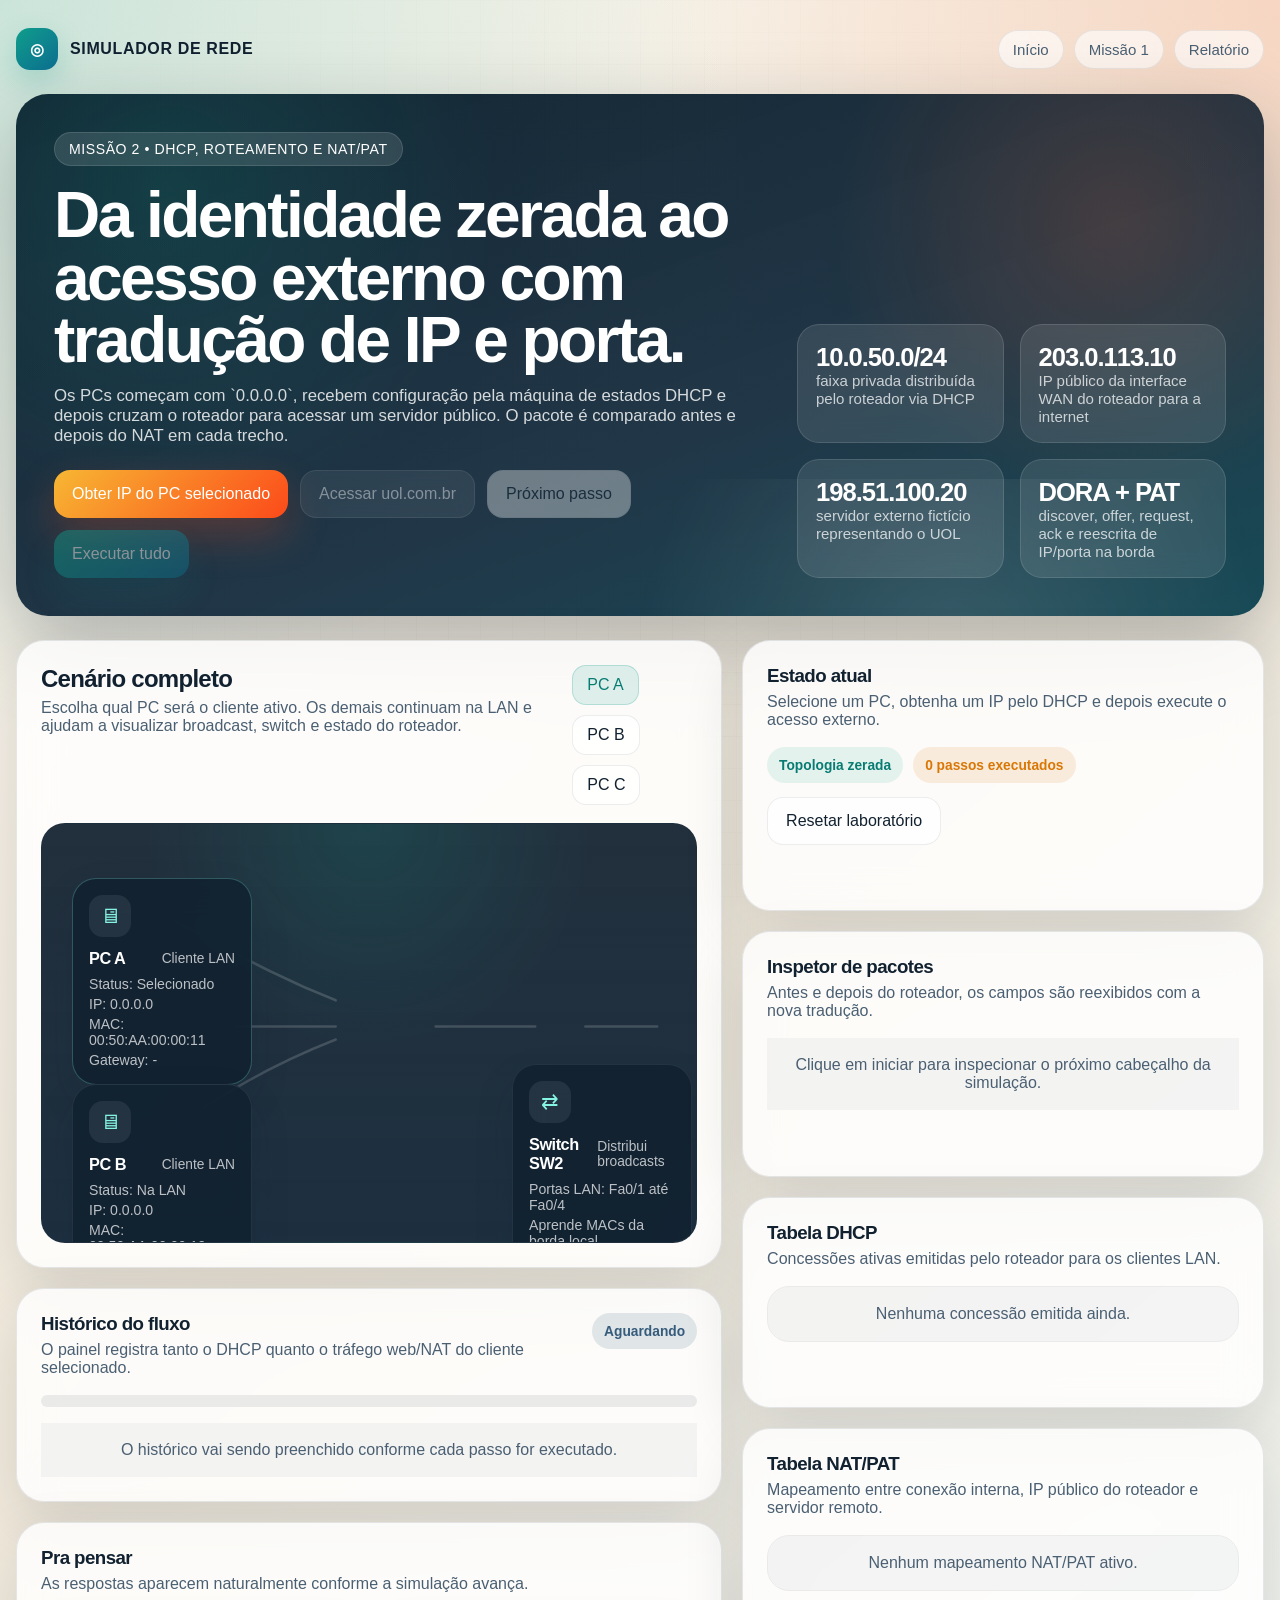
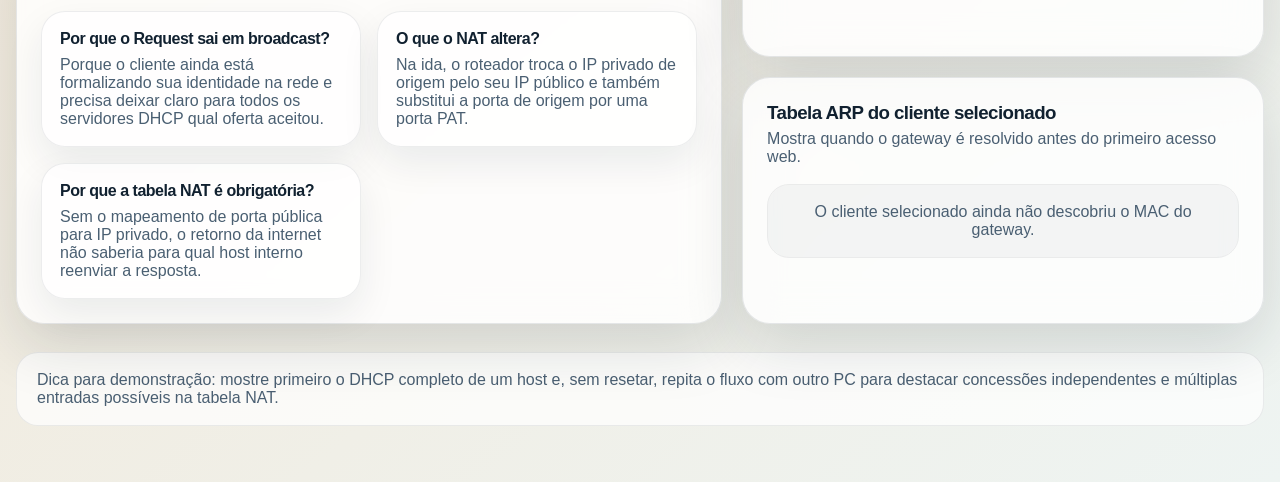
==== dhcp-nat.html @ 0f7c528e "feat: add interactive network simulators" ====
<!DOCTYPE html>
<html lang="pt-BR">
  <head>
    <meta charset="UTF-8" />
    <meta name="viewport" content="width=device-width, initial-scale=1.0" />
    <title>Missão 2 | Simulador de DHCP, Roteamento e NAT</title>
    <link rel="stylesheet" href="./assets/styles.css" />
  </head>
  <body>
    <div class="shell">
      <header class="topbar">
        <a class="brand" href="./index.html">
          <span class="brand-mark">◎</span>
          <span>Simulador de Rede</span>
        </a>
        <nav class="nav-links" aria-label="Navegação principal">
          <a class="nav-link" href="./index.html">Início</a>
          <a class="nav-link" href="./arp-switching.html">Missão 1</a>
          <a class="nav-link" href="./docs/relatorio-entrega.html">Relatório</a>
        </nav>
      </header>

      <section class="hero">
        <span class="eyebrow">Missão 2 • DHCP, roteamento e NAT/PAT</span>
        <div class="hero-grid">
          <div>
            <h1>Da identidade zerada ao acesso externo com tradução de IP e porta.</h1>
            <p>
              Os PCs começam com `0.0.0.0`, recebem configuração pela máquina de
              estados DHCP e depois cruzam o roteador para acessar um servidor
              público. O pacote é comparado antes e depois do NAT em cada trecho.
            </p>
            <div class="hero-actions">
              <button id="dhcp-start" class="button button-primary" type="button">Obter IP do PC selecionado</button>
              <button id="web-start" class="button button-secondary" type="button" disabled>
                Acessar uol.com.br
              </button>
              <button id="dhcp-next-step" class="button button-ghost" type="button" disabled>Próximo passo</button>
              <button id="dhcp-auto-run" class="button button-accent" type="button" disabled>Executar tudo</button>
            </div>
          </div>
          <div class="hero-metrics">
            <article class="metric">
              <strong>10.0.50.0/24</strong>
              <span>faixa privada distribuída pelo roteador via DHCP</span>
            </article>
            <article class="metric">
              <strong>203.0.113.10</strong>
              <span>IP público da interface WAN do roteador para a internet</span>
            </article>
            <article class="metric">
              <strong>198.51.100.20</strong>
              <span>servidor externo fictício representando o UOL</span>
            </article>
            <article class="metric">
              <strong>DORA + PAT</strong>
              <span>discover, offer, request, ack e reescrita de IP/porta na borda</span>
            </article>
          </div>
        </div>
      </section>

      <main class="main-grid">
        <section class="stack">
          <article class="panel">
            <div class="panel-header">
              <div>
                <h2>Cenário completo</h2>
                <p>
                  Escolha qual PC será o cliente ativo. Os demais continuam na LAN
                  e ajudam a visualizar broadcast, switch e estado do roteador.
                </p>
              </div>
              <div class="selector" id="client-selector" aria-label="Seleção do computador cliente">
                <button type="button" data-client="pc-a" class="is-selected">PC A</button>
                <button type="button" data-client="pc-b">PC B</button>
                <button type="button" data-client="pc-c">PC C</button>
              </div>
            </div>

            <div id="dhcp-stage" class="topology-stage stage-dark">
              <svg viewBox="0 0 1180 640" preserveAspectRatio="none" aria-hidden="true">
                <path class="link-line" d="M 170 120 C 300 170, 380 220, 530 270" />
                <path class="link-line" d="M 170 500 C 300 430, 380 380, 530 330" />
                <path class="link-line" d="M 350 310 C 420 310, 460 310, 530 310" />
                <path class="link-line" d="M 710 310 C 780 310, 820 310, 890 310" />
                <path class="link-line" d="M 980 310 C 1030 310, 1060 310, 1110 310" />
              </svg>

              <article id="node-lan-a" class="device" style="left: 30px; top: 54px;">
                <div class="device-icon">🖥</div>
                <div class="device-title">
                  <strong>PC A</strong>
                  <span>Cliente LAN</span>
                </div>
                <div id="meta-lan-a" class="device-meta"></div>
              </article>

              <article id="node-lan-b" class="device" style="left: 30px; top: 260px;">
                <div class="device-icon">🖥</div>
                <div class="device-title">
                  <strong>PC B</strong>
                  <span>Cliente LAN</span>
                </div>
                <div id="meta-lan-b" class="device-meta"></div>
              </article>

              <article id="node-lan-c" class="device" style="left: 30px; top: 468px;">
                <div class="device-icon">🖥</div>
                <div class="device-title">
                  <strong>PC C</strong>
                  <span>Cliente LAN</span>
                </div>
                <div id="meta-lan-c" class="device-meta"></div>
              </article>

              <article id="node-lan-switch" class="device" style="left: 470px; top: 240px;">
                <div class="device-icon">⇄</div>
                <div class="device-title">
                  <strong>Switch SW2</strong>
                  <span>Distribui broadcasts</span>
                </div>
                <div class="device-meta">
                  <div>Portas LAN: Fa0/1 até Fa0/4</div>
                  <div>Aprende MACs da borda local</div>
                </div>
              </article>

              <article id="node-router" class="device" style="left: 810px; top: 240px;">
                <div class="device-icon">⎈</div>
                <div class="device-title">
                  <strong>Roteador R1</strong>
                  <span>DHCP + Gateway + NAT</span>
                </div>
                <div class="device-meta">
                  <div>LAN: 10.0.50.1/24</div>
                  <div>WAN: 203.0.113.10</div>
                  <div>MAC LAN: 00:50:AA:00:00:01</div>
                </div>
              </article>

              <article id="node-cloud" class="device" style="left: 980px; top: 140px;">
                <div class="device-icon">☁</div>
                <div class="device-title">
                  <strong>Internet</strong>
                  <span>Nuvem pública</span>
                </div>
                <div class="device-meta">
                  <div>Trânsito WAN</div>
                  <div>Encaminha até o servidor remoto</div>
                </div>
              </article>

              <article id="node-server" class="device" style="left: 980px; top: 370px;">
                <div class="device-icon">🌐</div>
                <div class="device-title">
                  <strong>uol.com.br</strong>
                  <span>Servidor externo</span>
                </div>
                <div class="device-meta">
                  <div>IP: 198.51.100.20</div>
                  <div>Porta web: 443</div>
                </div>
              </article>

              <div id="packet-badge-dhcp" class="packet-badge" aria-live="polite"></div>
            </div>
          </article>

          <article class="panel">
            <div class="panel-header">
              <div>
                <h3>Histórico do fluxo</h3>
                <p>
                  O painel registra tanto o DHCP quanto o tráfego web/NAT do
                  cliente selecionado.
                </p>
              </div>
              <div class="protocol-pill logic" id="dhcp-current-protocol">Aguardando</div>
            </div>
            <div class="progress-shell" aria-hidden="true">
              <div id="dhcp-progress" class="progress-bar"></div>
            </div>
            <div id="dhcp-timeline" class="timeline" style="margin-top: 16px;"></div>
          </article>

          <article class="panel">
            <div class="panel-header">
              <div>
                <h3>Pra pensar</h3>
                <p>As respostas aparecem naturalmente conforme a simulação avança.</p>
              </div>
            </div>
            <div class="mini-grid">
              <div class="info-card">
                <h4>Por que o Request sai em broadcast?</h4>
                <p>
                  Porque o cliente ainda está formalizando sua identidade na rede e
                  precisa deixar claro para todos os servidores DHCP qual oferta aceitou.
                </p>
              </div>
              <div class="info-card">
                <h4>O que o NAT altera?</h4>
                <p>
                  Na ida, o roteador troca o IP privado de origem pelo seu IP
                  público e também substitui a porta de origem por uma porta PAT.
                </p>
              </div>
              <div class="info-card">
                <h4>Por que a tabela NAT é obrigatória?</h4>
                <p>
                  Sem o mapeamento de porta pública para IP privado, o retorno da
                  internet não saberia para qual host interno reenviar a resposta.
                </p>
              </div>
            </div>
          </article>
        </section>

        <aside class="stack">
          <article class="panel">
            <div class="panel-header">
              <div>
                <h3>Estado atual</h3>
                <p id="dhcp-status-text">
                  Selecione um PC, obtenha um IP pelo DHCP e depois execute o acesso externo.
                </p>
              </div>
            </div>
            <div class="control-stack">
              <div class="control-row">
                <span id="dhcp-status-pill" class="status-pill">Topologia zerada</span>
                <span id="dhcp-step-label" class="status-pill warning">0 passos executados</span>
              </div>
              <div class="control-row">
                <button id="reset-dhcp" class="button button-ghost" type="button">Resetar laboratório</button>
              </div>
            </div>
          </article>

          <article class="panel">
            <div class="panel-header">
              <div>
                <h3>Inspetor de pacotes</h3>
                <p>Antes e depois do roteador, os campos são reexibidos com a nova tradução.</p>
              </div>
            </div>
            <div id="dhcp-inspector" class="inspector"></div>
          </article>

          <article class="panel">
            <div class="panel-header">
              <div>
                <h3>Tabela DHCP</h3>
                <p>Concessões ativas emitidas pelo roteador para os clientes LAN.</p>
              </div>
            </div>
            <div id="table-dhcp-leases" class="table-shell"></div>
          </article>

          <article class="panel">
            <div class="panel-header">
              <div>
                <h3>Tabela NAT/PAT</h3>
                <p>Mapeamento entre conexão interna, IP público do roteador e servidor remoto.</p>
              </div>
            </div>
            <div id="table-nat" class="table-shell"></div>
          </article>

          <article class="panel">
            <div class="panel-header">
              <div>
                <h3>Tabela ARP do cliente selecionado</h3>
                <p>Mostra quando o gateway é resolvido antes do primeiro acesso web.</p>
              </div>
            </div>
            <div id="table-client-arp" class="table-shell"></div>
          </article>
        </aside>
      </main>

      <div class="footer-note">
        Dica para demonstração: mostre primeiro o DHCP completo de um host e,
        sem resetar, repita o fluxo com outro PC para destacar concessões
        independentes e múltiplas entradas possíveis na tabela NAT.
      </div>
    </div>

    <script src="./assets/shared.js" defer></script>
    <script src="./assets/dhcp.js" defer></script>
  </body>
</html>
---- assets/styles.css ----
:root {
  --bg: #f4efe5;
  --bg-soft: rgba(255, 255, 255, 0.76);
  --card: rgba(255, 255, 255, 0.82);
  --card-strong: rgba(13, 28, 40, 0.92);
  --text: #112130;
  --text-soft: #4a5f72;
  --border: rgba(17, 33, 48, 0.1);
  --line: rgba(17, 33, 48, 0.18);
  --shadow: 0 22px 60px rgba(18, 33, 50, 0.14);
  --accent: #0f9d8b;
  --accent-strong: #087c73;
  --accent-soft: rgba(15, 157, 139, 0.14);
  --arp: #0f9d8b;
  --icmp: #ff6b35;
  --dhcp: #f4a11e;
  --http: #d1495b;
  --logic: #365c7c;
  --success: #229972;
  --warning: #d97706;
  --danger: #d1495b;
}

* {
  box-sizing: border-box;
}

html {
  scroll-behavior: smooth;
}

body {
  margin: 0;
  min-height: 100vh;
  font-family: "Avenir Next", "Segoe UI Variable", "Trebuchet MS", sans-serif;
  color: var(--text);
  background:
    radial-gradient(circle at top left, rgba(15, 157, 139, 0.2), transparent 30%),
    radial-gradient(circle at top right, rgba(255, 107, 53, 0.18), transparent 26%),
    linear-gradient(140deg, #faf6ee 0%, #f2eadc 48%, #eef4f2 100%);
}

body::before {
  content: "";
  position: fixed;
  inset: 0;
  pointer-events: none;
  background-image:
    linear-gradient(rgba(17, 33, 48, 0.03) 1px, transparent 1px),
    linear-gradient(90deg, rgba(17, 33, 48, 0.03) 1px, transparent 1px);
  background-size: 32px 32px;
  mask-image: radial-gradient(circle at center, rgba(0, 0, 0, 0.8), transparent 86%);
}

a {
  color: inherit;
  text-decoration: none;
}

button {
  font: inherit;
}

.shell {
  width: min(1280px, calc(100vw - 32px));
  margin: 0 auto;
  padding: 28px 0 56px;
}

.topbar {
  display: flex;
  align-items: center;
  justify-content: space-between;
  gap: 16px;
  margin-bottom: 24px;
}

.brand {
  display: inline-flex;
  align-items: center;
  gap: 12px;
  font-weight: 800;
  letter-spacing: 0.04em;
  text-transform: uppercase;
  color: var(--text);
}

.brand-mark {
  width: 42px;
  height: 42px;
  display: grid;
  place-items: center;
  border-radius: 14px;
  color: white;
  background: linear-gradient(135deg, var(--accent) 0%, #0d6f92 100%);
  box-shadow: 0 12px 30px rgba(15, 157, 139, 0.24);
}

.nav-links {
  display: inline-flex;
  gap: 10px;
  flex-wrap: wrap;
}

.chip,
.nav-link {
  display: inline-flex;
  align-items: center;
  gap: 8px;
  padding: 10px 14px;
  border-radius: 999px;
  background: rgba(255, 255, 255, 0.62);
  border: 1px solid rgba(17, 33, 48, 0.08);
  backdrop-filter: blur(18px);
  color: var(--text-soft);
  font-size: 0.94rem;
}

.hero {
  position: relative;
  overflow: hidden;
  padding: 38px;
  border-radius: 32px;
  background:
    radial-gradient(circle at 12% 18%, rgba(15, 157, 139, 0.18), transparent 28%),
    radial-gradient(circle at 88% 24%, rgba(255, 107, 53, 0.16), transparent 24%),
    linear-gradient(160deg, rgba(10, 28, 42, 0.96) 0%, rgba(19, 43, 61, 0.94) 60%, rgba(9, 64, 78, 0.94) 100%);
  color: white;
  box-shadow: 0 30px 80px rgba(13, 28, 40, 0.28);
}

.hero::after {
  content: "";
  position: absolute;
  inset: auto -10% -35% 40%;
  height: 320px;
  background: radial-gradient(circle, rgba(255, 255, 255, 0.12) 0%, transparent 68%);
}

.eyebrow {
  display: inline-flex;
  align-items: center;
  gap: 10px;
  margin-bottom: 18px;
  padding: 8px 14px;
  border-radius: 999px;
  background: rgba(255, 255, 255, 0.12);
  border: 1px solid rgba(255, 255, 255, 0.12);
  font-size: 0.88rem;
  letter-spacing: 0.04em;
  text-transform: uppercase;
}

.hero-grid {
  display: grid;
  grid-template-columns: minmax(0, 1.25fr) minmax(320px, 0.75fr);
  gap: 28px;
  align-items: end;
}

.hero h1 {
  margin: 0 0 14px;
  font-size: clamp(2.4rem, 5vw, 4.4rem);
  line-height: 0.98;
  letter-spacing: -0.04em;
}

.hero p {
  margin: 0;
  max-width: 760px;
  color: rgba(255, 255, 255, 0.82);
  font-size: 1.05rem;
}

.hero-actions {
  display: flex;
  gap: 12px;
  flex-wrap: wrap;
  margin-top: 24px;
}

.button {
  display: inline-flex;
  align-items: center;
  justify-content: center;
  gap: 10px;
  min-height: 48px;
  padding: 0 18px;
  border: 0;
  border-radius: 16px;
  cursor: pointer;
  transition: transform 0.2s ease, box-shadow 0.2s ease, opacity 0.2s ease;
}

.button:hover:not(:disabled) {
  transform: translateY(-1px);
}

.button:disabled {
  cursor: not-allowed;
  opacity: 0.46;
}

.button-primary {
  background: linear-gradient(135deg, #f7b733 0%, #fc4a1a 100%);
  color: white;
  box-shadow: 0 18px 40px rgba(252, 74, 26, 0.25);
}

.button-secondary {
  background: rgba(255, 255, 255, 0.16);
  color: white;
  border: 1px solid rgba(255, 255, 255, 0.18);
  backdrop-filter: blur(10px);
}

.button-ghost {
  background: rgba(255, 255, 255, 0.76);
  color: var(--text);
  border: 1px solid rgba(17, 33, 48, 0.08);
}

.button-accent {
  background: linear-gradient(135deg, var(--accent) 0%, #0e7292 100%);
  color: white;
  box-shadow: 0 18px 40px rgba(15, 157, 139, 0.22);
}

.hero-metrics,
.metric-grid,
.panel-grid,
.info-grid,
.footer-grid {
  display: grid;
  gap: 16px;
}

.hero-metrics {
  grid-template-columns: repeat(2, minmax(0, 1fr));
}

.metric,
.stat-card {
  padding: 18px 18px 16px;
  border-radius: 22px;
  background: rgba(255, 255, 255, 0.1);
  border: 1px solid rgba(255, 255, 255, 0.12);
  backdrop-filter: blur(12px);
}

.metric strong,
.stat-card strong {
  display: block;
  font-size: 1.6rem;
  letter-spacing: -0.04em;
}

.metric span,
.stat-card span {
  color: rgba(255, 255, 255, 0.74);
  font-size: 0.94rem;
}

.main-grid {
  display: grid;
  grid-template-columns: minmax(0, 1.15fr) minmax(320px, 0.85fr);
  gap: 20px;
  margin-top: 24px;
}

.stack {
  display: grid;
  gap: 20px;
}

.panel {
  padding: 24px;
  border-radius: 28px;
  background: var(--card);
  border: 1px solid var(--border);
  box-shadow: var(--shadow);
  backdrop-filter: blur(18px);
}

.panel-dark {
  background: var(--card-strong);
  color: white;
}

.panel-header {
  display: flex;
  justify-content: space-between;
  gap: 16px;
  align-items: flex-start;
  margin-bottom: 18px;
}

.panel-header h2,
.panel-header h3,
.panel-header h4 {
  margin: 0;
  letter-spacing: -0.03em;
}

.panel-header p {
  margin: 6px 0 0;
  color: var(--text-soft);
}

.panel-dark .panel-header p,
.panel-dark .subtle {
  color: rgba(255, 255, 255, 0.74);
}

.topology-stage {
  position: relative;
  min-height: 420px;
  margin-top: 18px;
  padding: 18px;
  border-radius: 24px;
  background:
    radial-gradient(circle at top, rgba(15, 157, 139, 0.1), transparent 40%),
    linear-gradient(180deg, rgba(255, 255, 255, 0.86) 0%, rgba(245, 248, 250, 0.96) 100%);
  border: 1px solid rgba(17, 33, 48, 0.06);
  overflow: hidden;
}

.topology-stage.stage-dark {
  background:
    radial-gradient(circle at top, rgba(15, 157, 139, 0.18), transparent 42%),
    linear-gradient(180deg, rgba(15, 30, 44, 0.92) 0%, rgba(20, 39, 56, 0.96) 100%);
}

.topology-stage svg {
  position: absolute;
  inset: 0;
  width: 100%;
  height: 100%;
  pointer-events: none;
}

.link-line {
  fill: none;
  stroke: rgba(17, 33, 48, 0.18);
  stroke-width: 4;
  stroke-linecap: round;
}

.stage-dark .link-line {
  stroke: rgba(255, 255, 255, 0.16);
}

.device {
  position: absolute;
  width: 180px;
  min-height: 124px;
  padding: 16px;
  border-radius: 24px;
  background: rgba(255, 255, 255, 0.88);
  border: 1px solid rgba(17, 33, 48, 0.08);
  box-shadow: 0 18px 40px rgba(18, 33, 50, 0.12);
  backdrop-filter: blur(16px);
  transition: transform 0.25s ease, box-shadow 0.25s ease, border-color 0.25s ease;
}

.stage-dark .device {
  background: rgba(17, 33, 48, 0.86);
  border-color: rgba(255, 255, 255, 0.08);
  color: white;
}

.device.is-active {
  transform: translateY(-4px) scale(1.01);
  border-color: rgba(15, 157, 139, 0.36);
  box-shadow: 0 24px 50px rgba(15, 157, 139, 0.2);
}

.device.is-arp {
  box-shadow: 0 24px 50px rgba(15, 157, 139, 0.22);
}

.device.is-icmp {
  box-shadow: 0 24px 50px rgba(255, 107, 53, 0.24);
}

.device.is-dhcp {
  box-shadow: 0 24px 50px rgba(244, 161, 30, 0.24);
}

.device.is-http {
  box-shadow: 0 24px 50px rgba(209, 73, 91, 0.24);
}

.device-icon {
  width: 42px;
  height: 42px;
  display: grid;
  place-items: center;
  border-radius: 14px;
  margin-bottom: 12px;
  background: rgba(15, 157, 139, 0.1);
  color: var(--accent);
  font-size: 1.3rem;
}

.stage-dark .device-icon {
  background: rgba(255, 255, 255, 0.08);
  color: #84f5e3;
}

.device-title {
  display: flex;
  align-items: center;
  justify-content: space-between;
  gap: 12px;
  margin-bottom: 8px;
}

.device-title strong {
  display: block;
  font-size: 1.02rem;
  letter-spacing: -0.03em;
}

.device-title span {
  font-size: 0.86rem;
  color: var(--text-soft);
}

.stage-dark .device-title span,
.stage-dark .device-meta {
  color: rgba(255, 255, 255, 0.72);
}

.device-meta {
  display: grid;
  gap: 4px;
  font-size: 0.88rem;
  color: var(--text-soft);
}

.device-chip {
  display: inline-flex;
  padding: 7px 10px;
  border-radius: 999px;
  background: rgba(15, 157, 139, 0.1);
  color: var(--accent-strong);
  font-size: 0.78rem;
  font-weight: 700;
}

.stage-dark .device-chip {
  background: rgba(255, 255, 255, 0.12);
  color: white;
}

.packet-badge {
  position: absolute;
  top: 0;
  left: 0;
  z-index: 8;
  display: inline-flex;
  align-items: center;
  gap: 8px;
  padding: 10px 14px;
  border-radius: 999px;
  color: white;
  opacity: 0;
  pointer-events: none;
  box-shadow: 0 14px 34px rgba(17, 33, 48, 0.18);
  transform: translate(-50%, -50%);
}

.packet-badge.is-visible {
  opacity: 1;
}

.packet-arp {
  background: linear-gradient(135deg, #0f9d8b 0%, #0d6f92 100%);
}

.packet-icmp {
  background: linear-gradient(135deg, #ff6b35 0%, #ff8c42 100%);
}

.packet-dhcp {
  background: linear-gradient(135deg, #f4a11e 0%, #df7b00 100%);
}

.packet-http {
  background: linear-gradient(135deg, #d1495b 0%, #b93148 100%);
}

.packet-logic {
  background: linear-gradient(135deg, #365c7c 0%, #25445e 100%);
}

.control-stack,
.inspector-stack,
.table-stack {
  display: grid;
  gap: 14px;
}

.control-row,
.tag-row,
.answer-row {
  display: flex;
  gap: 10px;
  flex-wrap: wrap;
}

.status-pill,
.protocol-pill {
  display: inline-flex;
  align-items: center;
  gap: 8px;
  min-height: 36px;
  padding: 8px 12px;
  border-radius: 999px;
  font-size: 0.86rem;
  font-weight: 700;
}

.status-pill {
  background: rgba(15, 157, 139, 0.1);
  color: var(--accent-strong);
}

.status-pill.warning {
  background: rgba(217, 119, 6, 0.12);
  color: var(--warning);
}

.status-pill.danger {
  background: rgba(209, 73, 91, 0.12);
  color: var(--danger);
}

.status-pill.success {
  background: rgba(34, 153, 114, 0.12);
  color: var(--success);
}

.protocol-pill {
  background: rgba(17, 33, 48, 0.08);
  color: var(--text);
}

.protocol-pill.arp {
  background: rgba(15, 157, 139, 0.12);
  color: var(--arp);
}

.protocol-pill.icmp {
  background: rgba(255, 107, 53, 0.14);
  color: var(--icmp);
}

.protocol-pill.dhcp {
  background: rgba(244, 161, 30, 0.18);
  color: var(--dhcp);
}

.protocol-pill.http {
  background: rgba(209, 73, 91, 0.16);
  color: var(--http);
}

.protocol-pill.logic {
  background: rgba(54, 92, 124, 0.14);
  color: var(--logic);
}

.subtle {
  color: var(--text-soft);
}

.progress-shell {
  height: 12px;
  overflow: hidden;
  border-radius: 999px;
  background: rgba(17, 33, 48, 0.08);
}

.progress-bar {
  height: 100%;
  width: 0;
  border-radius: inherit;
  background: linear-gradient(90deg, var(--accent) 0%, #ff8c42 100%);
  transition: width 0.32s ease;
}

.inspector {
  display: grid;
  gap: 12px;
}

.inspector-section {
  padding: 14px;
  border-radius: 20px;
  background: rgba(17, 33, 48, 0.05);
}

.inspector-section strong {
  display: block;
  margin-bottom: 10px;
  letter-spacing: -0.02em;
}

.pair-grid {
  display: grid;
  grid-template-columns: repeat(auto-fit, minmax(180px, 1fr));
  gap: 10px;
}

.pair {
  padding: 10px 12px;
  border-radius: 16px;
  background: rgba(255, 255, 255, 0.7);
  border: 1px solid rgba(17, 33, 48, 0.08);
}

.pair span {
  display: block;
  margin-bottom: 6px;
  color: var(--text-soft);
  font-size: 0.8rem;
  text-transform: uppercase;
  letter-spacing: 0.05em;
}

.pair strong {
  margin: 0;
  font-size: 0.92rem;
  line-height: 1.35;
  word-break: break-word;
}

.table-shell {
  overflow: hidden;
  border-radius: 22px;
  border: 1px solid rgba(17, 33, 48, 0.08);
}

.table-shell table {
  width: 100%;
  border-collapse: collapse;
  background: rgba(255, 255, 255, 0.72);
}

.table-shell th,
.table-shell td {
  padding: 12px 14px;
  text-align: left;
  border-bottom: 1px solid rgba(17, 33, 48, 0.08);
  font-size: 0.92rem;
}

.table-shell th {
  background: rgba(17, 33, 48, 0.06);
  color: var(--text-soft);
  font-size: 0.8rem;
  text-transform: uppercase;
  letter-spacing: 0.08em;
}

.table-shell tr:last-child td {
  border-bottom: 0;
}

.empty-state {
  padding: 18px;
  text-align: center;
  color: var(--text-soft);
  background: rgba(17, 33, 48, 0.04);
}

.timeline {
  display: grid;
  gap: 12px;
}

.timeline-item {
  display: grid;
  grid-template-columns: 20px minmax(0, 1fr);
  gap: 12px;
  align-items: start;
}

.timeline-dot {
  width: 14px;
  height: 14px;
  margin-top: 6px;
  border-radius: 50%;
  background: var(--logic);
  box-shadow: 0 0 0 5px rgba(54, 92, 124, 0.12);
}

.timeline-dot.arp {
  background: var(--arp);
  box-shadow: 0 0 0 5px rgba(15, 157, 139, 0.14);
}

.timeline-dot.icmp {
  background: var(--icmp);
  box-shadow: 0 0 0 5px rgba(255, 107, 53, 0.14);
}

.timeline-dot.dhcp {
  background: var(--dhcp);
  box-shadow: 0 0 0 5px rgba(244, 161, 30, 0.16);
}

.timeline-dot.http {
  background: var(--http);
  box-shadow: 0 0 0 5px rgba(209, 73, 91, 0.16);
}

.timeline-item strong {
  display: block;
  margin-bottom: 4px;
}

.timeline-item p {
  margin: 0;
  color: var(--text-soft);
}

.mini-grid {
  display: grid;
  grid-template-columns: repeat(auto-fit, minmax(220px, 1fr));
  gap: 16px;
}

.info-card {
  padding: 18px;
  border-radius: 24px;
  background: rgba(255, 255, 255, 0.72);
  border: 1px solid rgba(17, 33, 48, 0.08);
  box-shadow: 0 16px 38px rgba(18, 33, 50, 0.08);
}

.info-card h3,
.info-card h4 {
  margin: 0 0 8px;
  letter-spacing: -0.03em;
}

.info-card p {
  margin: 0;
  color: var(--text-soft);
}

.selector {
  display: inline-flex;
  flex-wrap: wrap;
  gap: 10px;
}

.selector button {
  padding: 10px 14px;
  border-radius: 14px;
  border: 1px solid rgba(17, 33, 48, 0.08);
  background: rgba(255, 255, 255, 0.76);
  color: var(--text);
  cursor: pointer;
}

.selector button.is-selected {
  background: rgba(15, 157, 139, 0.12);
  border-color: rgba(15, 157, 139, 0.22);
  color: var(--accent-strong);
}

.footer-note {
  margin-top: 28px;
  padding: 18px 20px;
  border-radius: 22px;
  background: rgba(255, 255, 255, 0.72);
  border: 1px solid rgba(17, 33, 48, 0.08);
  color: var(--text-soft);
}

.landing-grid {
  display: grid;
  grid-template-columns: repeat(auto-fit, minmax(260px, 1fr));
  gap: 18px;
  margin-top: 28px;
}

.feature-card {
  padding: 22px;
  border-radius: 26px;
  background: var(--card);
  border: 1px solid var(--border);
  box-shadow: var(--shadow);
}

.feature-card h3 {
  margin: 16px 0 8px;
  font-size: 1.28rem;
  letter-spacing: -0.03em;
}

.feature-card p {
  margin: 0;
  color: var(--text-soft);
}

.feature-icon {
  width: 54px;
  height: 54px;
  display: grid;
  place-items: center;
  border-radius: 18px;
  background: rgba(15, 157, 139, 0.12);
  color: var(--accent);
  font-size: 1.4rem;
}

.report-link {
  display: inline-flex;
  align-items: center;
  gap: 10px;
  margin-top: 18px;
  color: var(--accent-strong);
  font-weight: 700;
}

.sr-only {
  position: absolute;
  width: 1px;
  height: 1px;
  padding: 0;
  margin: -1px;
  overflow: hidden;
  clip: rect(0, 0, 0, 0);
  white-space: nowrap;
  border: 0;
}

@media (max-width: 1100px) {
  .main-grid,
  .hero-grid {
    grid-template-columns: 1fr;
  }

  .hero-metrics {
    grid-template-columns: repeat(auto-fit, minmax(180px, 1fr));
  }
}

@media (max-width: 760px) {
  .shell {
    width: min(100vw - 20px, 1280px);
    padding-top: 18px;
  }

  .topbar {
    flex-direction: column;
    align-items: stretch;
  }

  .hero,
  .panel {
    padding: 20px;
    border-radius: 24px;
  }

  .topology-stage {
    min-height: 560px;
  }

  .device {
    width: 150px;
    min-height: 116px;
    padding: 14px;
  }
}
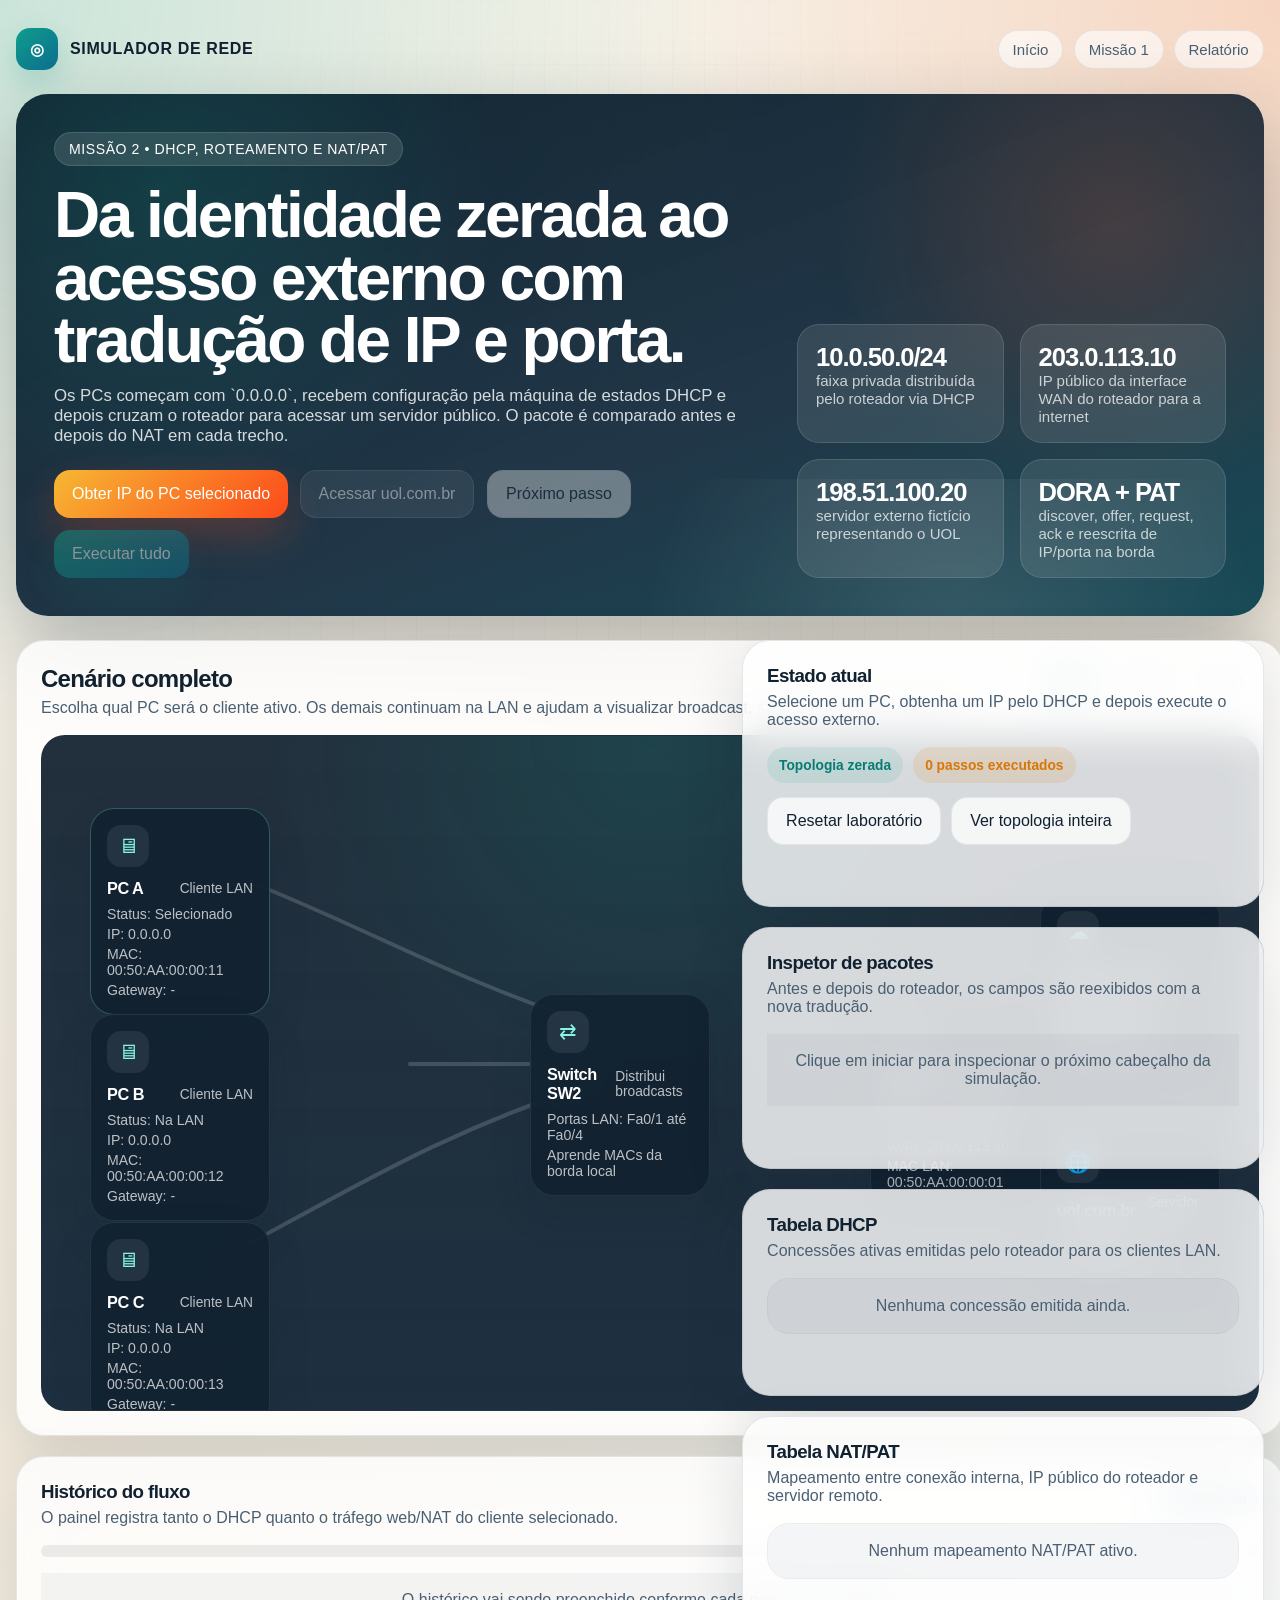
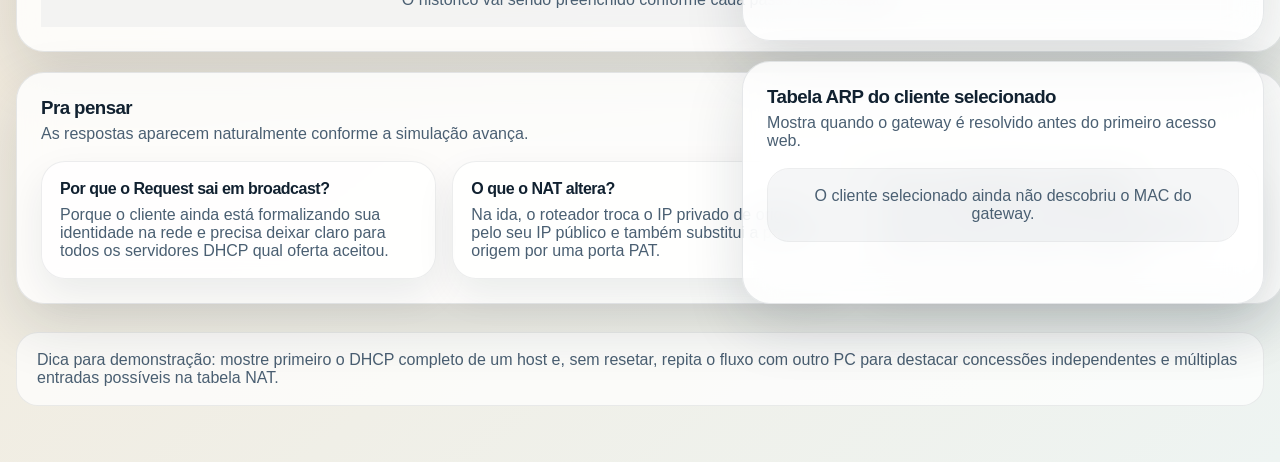
==== commit 5c815062: "fix: improve topology visibility in smaller viewports" ====
--- a/dhcp-nat.html
+++ b/dhcp-nat.html
@@ -78,91 +78,97 @@
               </div>
             </div>
 
-            <div id="dhcp-stage" class="topology-stage stage-dark">
-              <svg viewBox="0 0 1180 640" preserveAspectRatio="none" aria-hidden="true">
-                <path class="link-line" d="M 170 120 C 300 170, 380 220, 530 270" />
-                <path class="link-line" d="M 170 500 C 300 430, 380 380, 530 330" />
-                <path class="link-line" d="M 350 310 C 420 310, 460 310, 530 310" />
-                <path class="link-line" d="M 710 310 C 780 310, 820 310, 890 310" />
-                <path class="link-line" d="M 980 310 C 1030 310, 1060 310, 1110 310" />
-              </svg>
-
-              <article id="node-lan-a" class="device" style="left: 30px; top: 54px;">
-                <div class="device-icon">🖥</div>
-                <div class="device-title">
-                  <strong>PC A</strong>
-                  <span>Cliente LAN</span>
-                </div>
-                <div id="meta-lan-a" class="device-meta"></div>
-              </article>
-
-              <article id="node-lan-b" class="device" style="left: 30px; top: 260px;">
-                <div class="device-icon">🖥</div>
-                <div class="device-title">
-                  <strong>PC B</strong>
-                  <span>Cliente LAN</span>
-                </div>
-                <div id="meta-lan-b" class="device-meta"></div>
-              </article>
-
-              <article id="node-lan-c" class="device" style="left: 30px; top: 468px;">
-                <div class="device-icon">🖥</div>
-                <div class="device-title">
-                  <strong>PC C</strong>
-                  <span>Cliente LAN</span>
-                </div>
-                <div id="meta-lan-c" class="device-meta"></div>
-              </article>
-
-              <article id="node-lan-switch" class="device" style="left: 470px; top: 240px;">
-                <div class="device-icon">⇄</div>
-                <div class="device-title">
-                  <strong>Switch SW2</strong>
-                  <span>Distribui broadcasts</span>
-                </div>
-                <div class="device-meta">
-                  <div>Portas LAN: Fa0/1 até Fa0/4</div>
-                  <div>Aprende MACs da borda local</div>
-                </div>
-              </article>
-
-              <article id="node-router" class="device" style="left: 810px; top: 240px;">
-                <div class="device-icon">⎈</div>
-                <div class="device-title">
-                  <strong>Roteador R1</strong>
-                  <span>DHCP + Gateway + NAT</span>
-                </div>
-                <div class="device-meta">
-                  <div>LAN: 10.0.50.1/24</div>
-                  <div>WAN: 203.0.113.10</div>
-                  <div>MAC LAN: 00:50:AA:00:00:01</div>
-                </div>
-              </article>
-
-              <article id="node-cloud" class="device" style="left: 980px; top: 140px;">
-                <div class="device-icon">☁</div>
-                <div class="device-title">
-                  <strong>Internet</strong>
-                  <span>Nuvem pública</span>
-                </div>
-                <div class="device-meta">
-                  <div>Trânsito WAN</div>
-                  <div>Encaminha até o servidor remoto</div>
-                </div>
-              </article>
-
-              <article id="node-server" class="device" style="left: 980px; top: 370px;">
-                <div class="device-icon">🌐</div>
-                <div class="device-title">
-                  <strong>uol.com.br</strong>
-                  <span>Servidor externo</span>
-                </div>
-                <div class="device-meta">
-                  <div>IP: 198.51.100.20</div>
-                  <div>Porta web: 443</div>
-                </div>
-              </article>
-
+            <div
+              id="dhcp-stage"
+              class="topology-stage topology-stage--scaled stage-dark"
+              data-scene-width="1180"
+              data-scene-height="640"
+            >
+              <div class="topology-scene">
+                <svg viewBox="0 0 1180 640" preserveAspectRatio="none" aria-hidden="true">
+                  <path class="link-line" d="M 170 120 C 300 170, 380 220, 530 270" />
+                  <path class="link-line" d="M 170 500 C 300 430, 380 380, 530 330" />
+                  <path class="link-line" d="M 350 310 C 420 310, 460 310, 530 310" />
+                  <path class="link-line" d="M 710 310 C 780 310, 820 310, 890 310" />
+                  <path class="link-line" d="M 980 310 C 1030 310, 1060 310, 1110 310" />
+                </svg>
+
+                <article id="node-lan-a" class="device" style="left: 30px; top: 54px;">
+                  <div class="device-icon">🖥</div>
+                  <div class="device-title">
+                    <strong>PC A</strong>
+                    <span>Cliente LAN</span>
+                  </div>
+                  <div id="meta-lan-a" class="device-meta"></div>
+                </article>
+
+                <article id="node-lan-b" class="device" style="left: 30px; top: 260px;">
+                  <div class="device-icon">🖥</div>
+                  <div class="device-title">
+                    <strong>PC B</strong>
+                    <span>Cliente LAN</span>
+                  </div>
+                  <div id="meta-lan-b" class="device-meta"></div>
+                </article>
+
+                <article id="node-lan-c" class="device" style="left: 30px; top: 468px;">
+                  <div class="device-icon">🖥</div>
+                  <div class="device-title">
+                    <strong>PC C</strong>
+                    <span>Cliente LAN</span>
+                  </div>
+                  <div id="meta-lan-c" class="device-meta"></div>
+                </article>
+
+                <article id="node-lan-switch" class="device" style="left: 470px; top: 240px;">
+                  <div class="device-icon">⇄</div>
+                  <div class="device-title">
+                    <strong>Switch SW2</strong>
+                    <span>Distribui broadcasts</span>
+                  </div>
+                  <div class="device-meta">
+                    <div>Portas LAN: Fa0/1 até Fa0/4</div>
+                    <div>Aprende MACs da borda local</div>
+                  </div>
+                </article>
+
+                <article id="node-router" class="device" style="left: 810px; top: 240px;">
+                  <div class="device-icon">⎈</div>
+                  <div class="device-title">
+                    <strong>Roteador R1</strong>
+                    <span>DHCP + Gateway + NAT</span>
+                  </div>
+                  <div class="device-meta">
+                    <div>LAN: 10.0.50.1/24</div>
+                    <div>WAN: 203.0.113.10</div>
+                    <div>MAC LAN: 00:50:AA:00:00:01</div>
+                  </div>
+                </article>
+
+                <article id="node-cloud" class="device" style="left: 980px; top: 140px;">
+                  <div class="device-icon">☁</div>
+                  <div class="device-title">
+                    <strong>Internet</strong>
+                    <span>Nuvem pública</span>
+                  </div>
+                  <div class="device-meta">
+                    <div>Trânsito WAN</div>
+                    <div>Encaminha até o servidor remoto</div>
+                  </div>
+                </article>
+
+                <article id="node-server" class="device" style="left: 980px; top: 370px;">
+                  <div class="device-icon">🌐</div>
+                  <div class="device-title">
+                    <strong>uol.com.br</strong>
+                    <span>Servidor externo</span>
+                  </div>
+                  <div class="device-meta">
+                    <div>IP: 198.51.100.20</div>
+                    <div>Porta web: 443</div>
+                  </div>
+                </article>
+              </div>
               <div id="packet-badge-dhcp" class="packet-badge" aria-live="polite"></div>
             </div>
           </article>
@@ -234,6 +240,7 @@
               </div>
               <div class="control-row">
                 <button id="reset-dhcp" class="button button-ghost" type="button">Resetar laboratório</button>
+                <button id="focus-dhcp-stage" class="button button-ghost" type="button">Ver topologia inteira</button>
               </div>
             </div>
           </article>
--- a/assets/styles.css
+++ b/assets/styles.css
@@ -325,6 +325,19 @@
   overflow: hidden;
 }
 
+.topology-stage--scaled {
+  min-height: 0;
+  overflow: auto;
+  scrollbar-width: thin;
+  scrollbar-color: rgba(17, 33, 48, 0.18) transparent;
+}
+
+.topology-scene {
+  position: relative;
+  margin: 0 auto;
+  transform-origin: top left;
+}
+
 .topology-stage.stage-dark {
   background:
     radial-gradient(circle at top, rgba(15, 157, 139, 0.18), transparent 42%),
@@ -872,6 +885,10 @@
     min-height: 560px;
   }
 
+  .topology-stage--scaled {
+    min-height: 0;
+  }
+
   .device {
     width: 150px;
     min-height: 116px;
